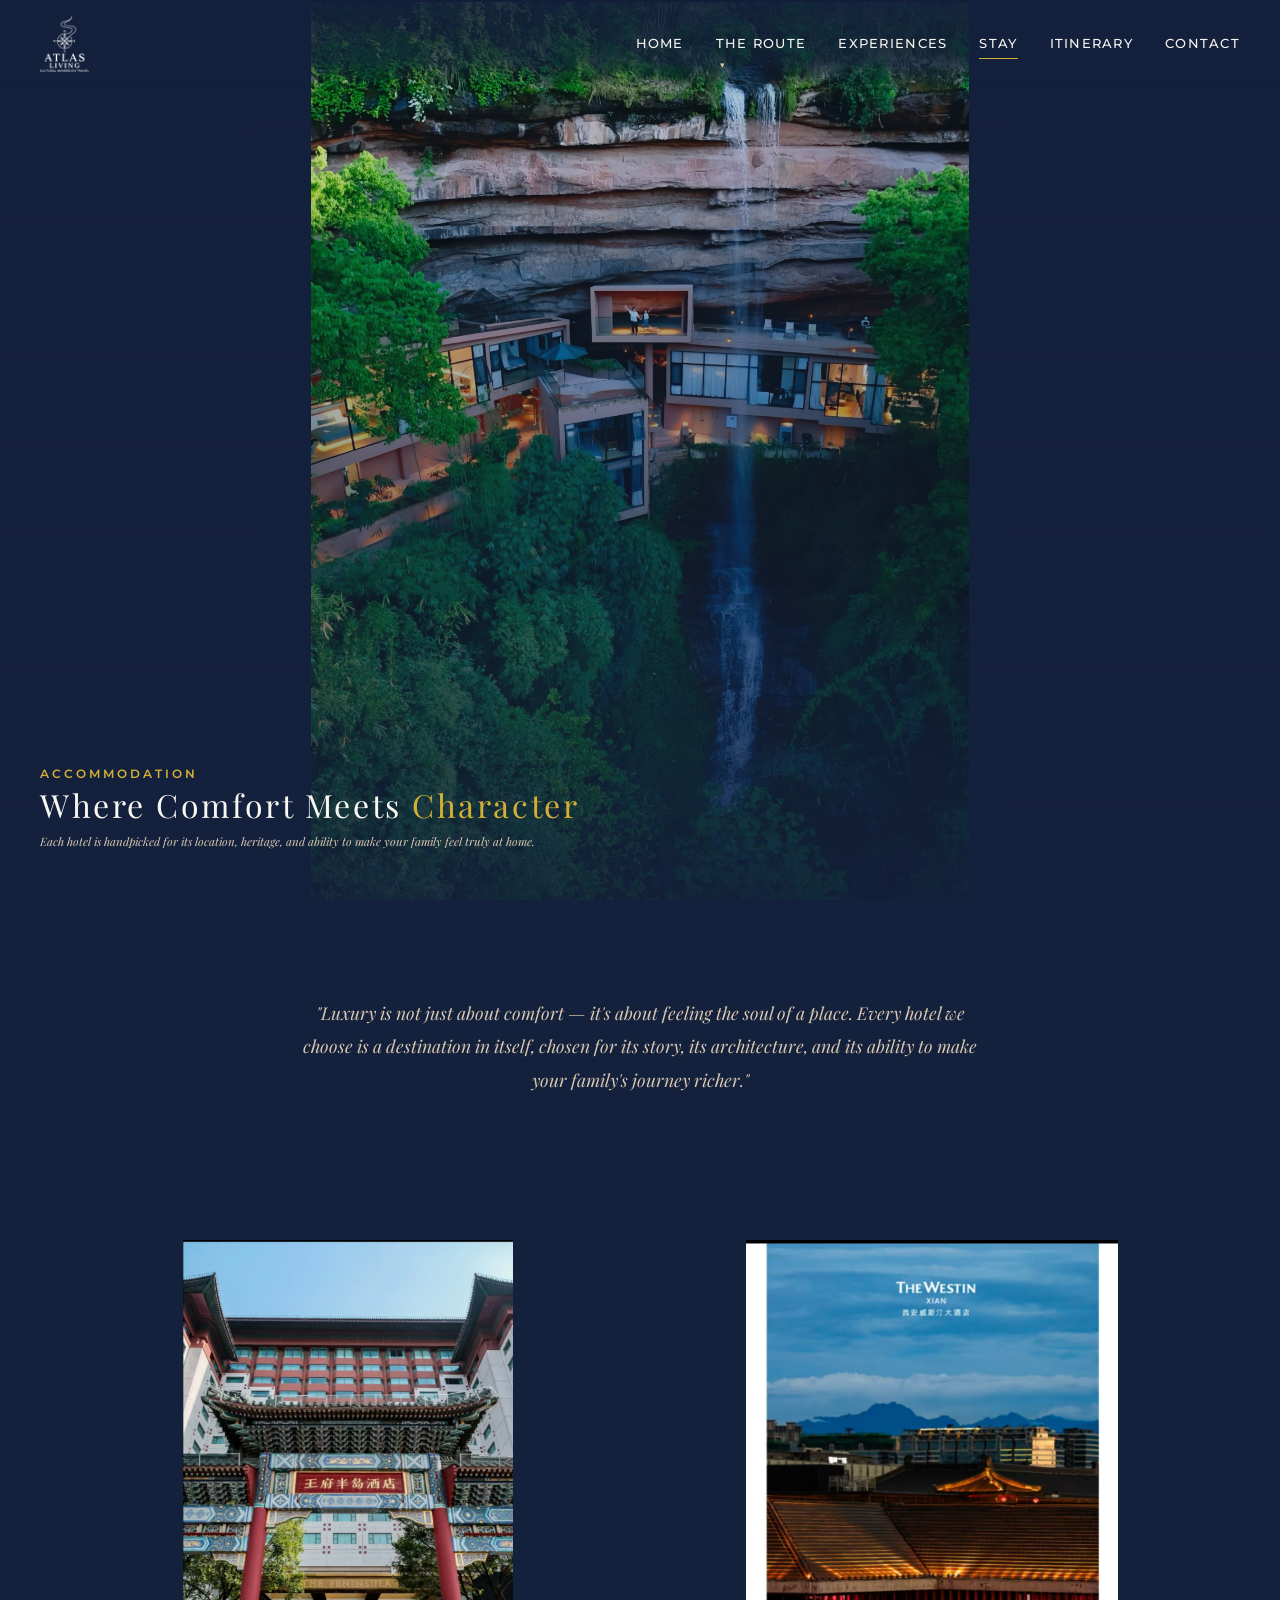
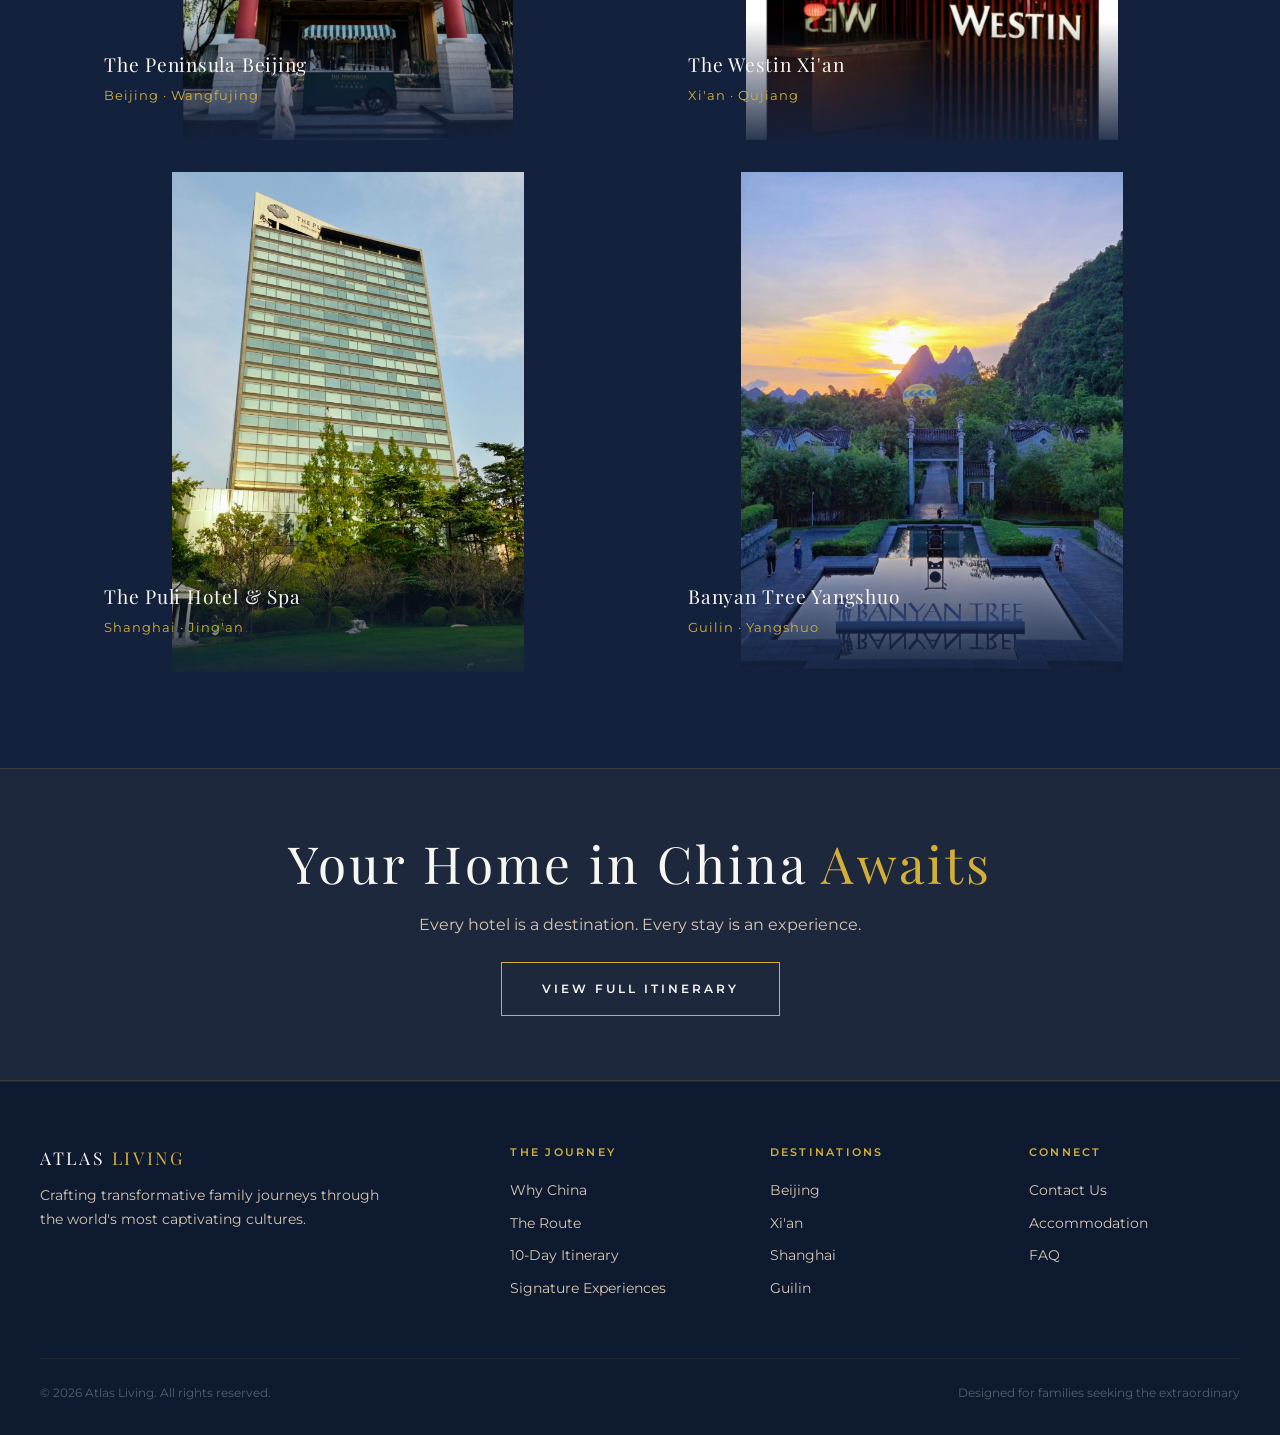
==== accommodation.html @ db75db1c "Initial commit - Atlas Living China website" ====
<!DOCTYPE html>
<html lang="en">
<head>
  <meta charset="UTF-8">
  <meta name="viewport" content="width=device-width, initial-scale=1.0">
  <title>Accommodation — ATLAS LIVING | Living China</title>
  <meta name="description" content="Discover the handpicked luxury accommodations for your Living China journey — from heritage hotels in Beijing to riverside retreats in Guilin.">
  <link rel="preconnect" href="https://fonts.googleapis.com">
  <link rel="preconnect" href="https://fonts.gstatic.com" crossorigin>
  <link href="https://fonts.googleapis.com/css2?family=Playfair+Display:ital,wght@0,400;0,500;0,600;1,400;1,500&family=Montserrat:wght@300;400;500;600;700&display=swap" rel="stylesheet">
  <link rel="stylesheet" href="css/style.css">
</head>
<body>

  <header class="site-header">
    <a href="index.html" class="logo">
      <img src="%E6%97%85%E8%A1%8C%E5%9B%BE%E7%89%87/LOGO_white.png" alt="ATLAS LIVING" class="logo-img">
    </a>
    <nav class="nav-links">
      <a href="index.html">Home</a>
      <div class="nav-dropdown">
      <a href="route.html">The Route</a>
      <div class="nav-dropdown-menu">
        <a href="beijing.html">Beijing</a>
        <a href="xian.html">Xi'an</a>
        <a href="shanghai.html">Shanghai</a>
        <a href="guilin.html">Guilin</a>
      </div>
    </div>
      <a href="experiences.html">Experiences</a>
      <a href="accommodation.html" class="active">Stay</a>
      <a href="itinerary.html">Itinerary</a>
      <a href="contact.html">Contact</a>
    </nav>
    <div class="hamburger">
      <span></span>
      <span></span>
      <span></span>
    </div>
  </header>

  <div class="mobile-menu">
    <a href="index.html">Home</a>
    <a href="why-china.html">Why China</a>
    <a href="route.html">The Route</a>
    <a href="beijing.html">Beijing</a>
    <a href="xian.html">Xi'an</a>
    <a href="shanghai.html">Shanghai</a>
    <a href="guilin.html">Guilin</a>
    <a href="experiences.html">Experiences</a>
    <a href="accommodation.html">Accommodation</a>
    <a href="itinerary.html">Itinerary</a>
    <a href="contact.html">Contact</a>
  </div>

  <section class="page-hero">
    <img src="%E6%97%85%E8%A1%8C%E5%9B%BE%E7%89%87/Where%20Comfort%20Meets%20Character.jpg" alt="Luxury accommodation" class="hero-image">
    <div class="hero-overlay"></div>
    <div class="hero-content">
      <span class="section-label">Accommodation</span>
      <h1 style="white-space: nowrap; font-size: clamp(1.6rem, 2.5vw, 2.8rem);">Where Comfort Meets <span class="gold-text">Character</span></h1>
      <p class="subtitle" style="white-space: nowrap; font-size: clamp(0.7rem, 0.9vw, 0.85rem);">Each hotel is handpicked for its location, heritage, and ability to make your family feel truly at home.</p>
    </div>
  </section>

  <section class="section section-dark">
    <div class="container">
      <p class="fade-in" style="font-family: 'Playfair Display', serif; font-style: italic; font-size: 1.1rem; color: #D9C7B0; text-align: center; max-width: 700px; margin: 0 auto 3rem; line-height: 1.9;">
        "Luxury is not just about comfort — it's about feeling the soul of a place. Every hotel we choose is a destination in itself, 
        chosen for its story, its architecture, and its ability to make your family's journey richer."
      </p>
    </div>
  </section>

  <section class="section section-dark" style="padding-top: 0;">
    <div class="container">
      <div class="accommodation-grid">
        
        <!-- Beijing -->
        <div class="accommodation-card fade-in">
          <img src="%E6%97%85%E8%A1%8C%E5%9B%BE%E7%89%87/the%20peninsula%20beijing.jpg" alt="The Peninsula Beijing" class="acc-image">
          <div class="acc-overlay">
            <h3>The Peninsula Beijing</h3>
            <span class="acc-location">Beijing · Wangfujing</span>
          </div>
          <div class="acc-details">
            <p>A masterpiece of Art Deco design in the heart of Beijing, steps from the Forbidden City. Spacious suites, 
            a legendary spa, and service that anticipates your every need.</p>
            <div class="acc-features">
              <span>Forbidden City views</span>
              <span>Family suites</span>
              <span>Chinese spa</span>
              <span>Michelin dining</span>
            </div>
            <p style="margin-top: 0.8rem; font-size: 0.75rem; color: #D4AF37;">
              Why selected: Unbeatable location, family-friendly luxury, and a century of hosting dignitaries.
            </p>
          </div>
        </div>

        <!-- Xi'an -->
        <div class="accommodation-card fade-in">
          <img src="%E6%97%85%E8%A1%8C%E5%9B%BE%E7%89%87/the%20westin%20xi%20an.jpg" alt="The Westin Xi'an" class="acc-image">
          <div class="acc-overlay">
            <h3>The Westin Xi'an</h3>
            <span class="acc-location">Xi'an · Qujiang</span>
          </div>
          <div class="acc-details">
            <p>A modern sanctuary near the Wild Goose Pagoda, blending Tang Dynasty aesthetics with contemporary luxury. 
            Rooms offer panoramic views of Xi'an's ancient skyline.</p>
            <div class="acc-features">
              <span>Pagoda views</span>
              <span>Indoor pool</span>
              <span>Cultural tours</span>
              <span>Kids' programs</span>
            </div>
            <p style="margin-top: 0.8rem; font-size: 0.75rem; color: #D4AF37;">
              Why selected: Proximity to ancient sites and exceptional family facilities.
            </p>
          </div>
        </div>

        <!-- Shanghai -->
        <div class="accommodation-card fade-in">
          <img src="%E6%97%85%E8%A1%8C%E5%9B%BE%E7%89%87/shanghai%20puli.jpg" alt="The Puli Hotel" class="acc-image">
          <div class="acc-overlay">
            <h3>The Puli Hotel & Spa</h3>
            <span class="acc-location">Shanghai · Jing'an</span>
          </div>
          <div class="acc-details">
            <p>Shanghai's most serene urban retreat, hidden in the former French Concession. Award-winning design, 
            a stunning indoor pool, and a philosophy of understated elegance.</p>
            <div class="acc-features">
              <span>French Concession</span>
              <span>Urban spa</span>
              <span>Design award</span>
              <span>Garden terrace</span>
            </div>
            <p style="margin-top: 0.8rem; font-size: 0.75rem; color: #D4AF37;">
              Why selected: Unparalleled design, calm in the city's heart, and exceptional family service.
            </p>
          </div>
        </div>

        <!-- Guilin -->
        <div class="accommodation-card fade-in">
          <img src="%E6%97%85%E8%A1%8C%E5%9B%BE%E7%89%87/banyan%20tree.jpg" alt="Banyan Tree Yangshuo" class="acc-image">
          <div class="acc-overlay">
            <h3>Banyan Tree Yangshuo</h3>
            <span class="acc-location">Guilin · Yangshuo</span>
          </div>
          <div class="acc-details">
            <p>A breathtaking resort nestled among the karst mountains, where traditional Chinese architecture meets 
            modern luxury. Each villa opens onto views of the Li River and limestone peaks.</p>
            <div class="acc-features">
              <span>Karst mountain views</span>
              <span>Private villas</span>
              <span>Li River access</span>
              <span>Organic garden</span>
            </div>
            <p style="margin-top: 0.8rem; font-size: 0.75rem; color: #D4AF37;">
              Why selected: Spectacular location, authentic design, and immersion in nature without sacrificing luxury.
            </p>
          </div>
        </div>

      </div>
    </div>
  </section>

  <section class="section" style="text-align: center; padding: 4rem 2.5rem; background: rgba(212, 175, 55, 0.05); border-top: 1px solid rgba(212, 175, 55, 0.15); border-bottom: 1px solid rgba(212, 175, 55, 0.15);">
    <div class="container">
      <h2 style="margin-bottom: 1rem;">Your Home in China <span class="gold-text">Awaits</span></h2>
      <p style="color: #D9C7B0; margin-bottom: 1.5rem;">Every hotel is a destination. Every stay is an experience.</p>
      <a href="itinerary.html" class="hero-cta">View Full Itinerary</a>
    </div>
  </section>

  <footer class="site-footer">
    <div class="footer-grid">
      <div class="footer-brand">
        <a href="index.html" class="logo">ATLAS <span>LIVING</span></a>
        <p>Crafting transformative family journeys through the world's most captivating cultures.</p>
      </div>
      <div class="footer-col">
        <h4>The Journey</h4>
        <a href="why-china.html">Why China</a>
        <a href="route.html">The Route</a>
        <a href="itinerary.html">10-Day Itinerary</a>
        <a href="experiences.html">Signature Experiences</a>
      </div>
      <div class="footer-col">
        <h4>Destinations</h4>
        <a href="beijing.html">Beijing</a>
        <a href="xian.html">Xi'an</a>
        <a href="shanghai.html">Shanghai</a>
        <a href="guilin.html">Guilin</a>
      </div>
      <div class="footer-col">
        <h4>Connect</h4>
        <a href="contact.html">Contact Us</a>
        <a href="accommodation.html">Accommodation</a>
        <a href="contact.html">FAQ</a>
      </div>
    </div>
    <div class="footer-bottom">
      <span>&copy; 2026 Atlas Living. All rights reserved.</span>
      <span>Designed for families seeking the extraordinary</span>
    </div>
  </footer>

  <script src="js/script.js"></script>
</body>
</html>
---- css/style.css ----
/* ============================================================
   ATLAS LIVING — LIVING CHINA
   Luxury Cultural Immersion Travel
   ============================================================
   Color Palette:
     Midnight Navy    #14213D
     Champagne Gold   #D4AF37
     Ivory White      #F8F6F1
     Warm Stone Beige #D9C7B0
   Typography:
     Headings: Playfair Display
     Body:     Montserrat
   ============================================================ */

/* ----- RESET & BASE ----- */
*,
*::before,
*::after {
  margin: 0;
  padding: 0;
  box-sizing: border-box;
}

html {
  scroll-behavior: smooth;
  font-size: 16px;
}

body {
  font-family: 'Montserrat', sans-serif;
  color: #F8F6F1;
  background-color: #14213D;
  line-height: 1.7;
  -webkit-font-smoothing: antialiased;
  -moz-osx-font-smoothing: grayscale;
  overflow-x: hidden;
}

img {
  max-width: 100%;
  height: auto;
  display: block;
  object-fit: contain;
}

a {
  text-decoration: none;
  color: inherit;
  transition: color 0.3s ease;
}

ul {
  list-style: none;
}

/* ----- TYPOGRAPHY ----- */
h1, h2, h3, h4, h5, h6 {
  font-family: 'Playfair Display', serif;
  font-weight: 400;
  line-height: 1.2;
  color: #F8F6F1;
}

h1 { font-size: clamp(2.8rem, 6vw, 5.5rem); letter-spacing: 0.08em; }
h2 { font-size: clamp(2rem, 4vw, 3.5rem); letter-spacing: 0.06em; }
h3 { font-size: clamp(1.4rem, 2.5vw, 2.2rem); letter-spacing: 0.04em; }
h4 { font-size: clamp(1.1rem, 1.8vw, 1.6rem); letter-spacing: 0.03em; }

.section-label {
  font-family: 'Montserrat', sans-serif;
  font-size: 0.75rem;
  font-weight: 600;
  letter-spacing: 0.25em;
  text-transform: uppercase;
  color: #D4AF37;
  margin-bottom: 1rem;
}

.gold-text {
  color: #D4AF37;
}

.section-subtitle {
  font-family: 'Playfair Display', serif;
  font-size: clamp(1.1rem, 1.5vw, 1.4rem);
  color: #D9C7B0;
  font-style: italic;
  max-width: 650px;
}

/* ----- LAYOUT ----- */
.container {
  max-width: 1280px;
  margin: 0 auto;
  padding: 0 2rem;
}

.page-wrapper {
  min-height: 100vh;
  display: flex;
  flex-direction: column;
}

/* ============================================================
   HEADER / NAVIGATION
   ============================================================ */
.site-header {
  position: fixed;
  top: 0;
  left: 0;
  right: 0;
  z-index: 1000;
  padding: 1rem 2.5rem;
  display: flex;
  align-items: center;
  justify-content: space-between;
  transition: background 0.4s ease, padding 0.4s ease;
  background: linear-gradient(180deg, rgba(20,33,61,0.92) 0%, rgba(20,33,61,0.7) 70%, transparent 100%);
}

.site-header.scrolled {
  background: rgba(20, 33, 61, 0.97);
  backdrop-filter: blur(12px);
  -webkit-backdrop-filter: blur(12px);
  padding: 0.6rem 2.5rem;
  border-bottom: 1px solid rgba(212, 175, 55, 0.15);
}

.logo {
  font-family: 'Playfair Display', serif;
  font-size: 1.1rem;
  font-weight: 400;
  letter-spacing: 0.15em;
  color: #F8F6F1;
  display: flex;
  align-items: center;
  gap: 14px;
  isolation: isolate;
  line-height: 1;
}

.logo span {
  color: #D4AF37;
}

.logo-text {
  display: flex;
  flex-direction: column;
  line-height: 1;
}

.logo-sub {
  display: block;
  font-family: 'Montserrat', sans-serif;
  font-size: 0.38rem;
  font-weight: 300;
  letter-spacing: 0.35em;
  color: #D9C7B0;
  margin-top: 3px;
}

.logo-img {
  height: 56px;
  width: auto;
  display: block;
  flex-shrink: 0;
  object-fit: contain;
}

/* Nav Links */
.nav-links {
  display: flex;
  align-items: center;
  gap: 2rem;
}

.nav-links a {
  font-family: 'Montserrat', sans-serif;
  font-size: 0.8rem;
  font-weight: 500;
  letter-spacing: 0.1em;
  text-transform: uppercase;
  color: #F8F6F1;
  transition: color 0.3s ease;
  position: relative;
}

.nav-links a::after {
  content: '';
  position: absolute;
  bottom: -4px;
  left: 0;
  width: 0;
  height: 1px;
  background: #D4AF37;
  transition: width 0.3s ease;
}

.nav-links a:hover::after,
.nav-links a.active::after {
  width: 100%;
}

.nav-links a:hover {
  color: #D4AF37;
}

/* Dropdown */
.nav-dropdown {
  position: relative;
  display: inline-flex;
  align-items: center;
}

.nav-dropdown > a {
  cursor: pointer;
}

.nav-dropdown > a::after {
  content: '▾';
  font-size: 0.55rem;
  margin-left: 4px;
  color: #D9C7B0;
  transition: transform 0.3s ease;
}

.nav-dropdown:hover > a::after {
  transform: rotate(180deg);
}

.nav-dropdown-menu {
  position: absolute;
  top: 100%;
  left: 50%;
  transform: translateX(-50%) translateY(8px);
  background: rgba(20, 33, 61, 0.97);
  backdrop-filter: blur(12px);
  border: 1px solid rgba(212, 175, 55, 0.15);
  min-width: 160px;
  padding: 0.5rem 0;
  opacity: 0;
  visibility: hidden;
  transition: all 0.3s ease;
  pointer-events: none;
}

.nav-dropdown:hover .nav-dropdown-menu {
  opacity: 1;
  visibility: visible;
  transform: translateX(-50%) translateY(4px);
  pointer-events: auto;
}

.nav-dropdown-menu a {
  display: block;
  padding: 0.6rem 1.5rem;
  font-size: 0.72rem;
  letter-spacing: 0.08em;
  color: #D9C7B0;
  white-space: nowrap;
  text-transform: none;
}

.nav-dropdown-menu a::after {
  display: none;
}

.nav-dropdown-menu a:hover {
  color: #D4AF37;
  background: rgba(212, 175, 55, 0.06);
}

/* Hamburger */
.hamburger {
  display: none;
  flex-direction: column;
  gap: 5px;
  cursor: pointer;
  padding: 4px;
  z-index: 1001;
}

.hamburger span {
  display: block;
  width: 28px;
  height: 1.5px;
  background: #F8F6F1;
  transition: all 0.3s ease;
}

.hamburger.active span:nth-child(1) {
  transform: rotate(45deg) translate(5px, 5px);
}

.hamburger.active span:nth-child(2) {
  opacity: 0;
}

.hamburger.active span:nth-child(3) {
  transform: rotate(-45deg) translate(5px, -5px);
}

/* Mobile Menu Overlay */
.mobile-menu {
  display: none;
  position: fixed;
  top: 0;
  left: 0;
  width: 100%;
  height: 100vh;
  background: rgba(20, 33, 61, 0.98);
  backdrop-filter: blur(20px);
  z-index: 999;
  flex-direction: column;
  align-items: center;
  justify-content: center;
  gap: 2rem;
  opacity: 0;
  transition: opacity 0.4s ease;
}

.mobile-menu.open {
  display: flex;
  opacity: 1;
}

.mobile-menu a {
  font-family: 'Playfair Display', serif;
  font-size: 1.8rem;
  color: #F8F6F1;
  letter-spacing: 0.08em;
  transition: color 0.3s;
}

.mobile-menu a:hover {
  color: #D4AF37;
}

/* ============================================================
   HERO SECTION
   ============================================================ */
.hero {
  position: relative;
  height: 100vh;
  min-height: 600px;
  display: flex;
  align-items: center;
  justify-content: center;
  overflow: hidden;
  background: #14213D;
}

.hero video.hero-image {
  position: absolute;
  inset: 0;
  width: 100%;
  height: 100%;
  object-fit: cover;
  z-index: 0;
}

.hero-image {
  position: absolute;
  inset: 0;
  width: 100%;
  height: 100%;
  object-fit: contain;
  object-position: center;
  z-index: 0;
}

.hero-overlay {
  position: absolute;
  inset: 0;
  background: linear-gradient(
    135deg,
    rgba(20, 33, 61, 0.75) 0%,
    rgba(20, 33, 61, 0.3) 40%,
    rgba(20, 33, 61, 0.6) 100%
  );
  z-index: 1;
}

.hero-content {
  position: relative;
  z-index: 2;
  text-align: center;
  max-width: 900px;
  padding: 2rem;
}

.hero-content h1 {
  margin-bottom: 1rem;
  animation: fadeInUp 1.2s ease;
}

.hero-content .subtitle {
  font-family: 'Playfair Display', serif;
  font-size: clamp(1rem, 1.8vw, 1.5rem);
  font-style: italic;
  color: #D9C7B0;
  margin-bottom: 2.5rem;
  animation: fadeInUp 1.2s ease 0.2s both;
}

.hero-cta {
  display: inline-block;
  font-family: 'Montserrat', sans-serif;
  font-size: 0.75rem;
  font-weight: 600;
  letter-spacing: 0.25em;
  text-transform: uppercase;
  color: #F8F6F1;
  border: 1.5px solid #D4AF37;
  padding: 1rem 2.5rem;
  transition: all 0.4s ease;
  animation: fadeInUp 1.2s ease 0.4s both;
}

.hero-cta:hover {
  background: #D4AF37;
  color: #14213D;
}

.hero .scroll-indicator {
  position: absolute;
  bottom: 2.5rem;
  left: 50%;
  transform: translateX(-50%);
  z-index: 2;
  display: flex;
  flex-direction: column;
  align-items: center;
  gap: 0.5rem;
  color: #F8F6F1;
  font-size: 0.65rem;
  letter-spacing: 0.2em;
  text-transform: uppercase;
  opacity: 0.6;
  animation: floatDown 2s ease infinite;
}

.scroll-indicator .line {
  width: 1px;
  height: 40px;
  background: linear-gradient(to bottom, #F8F6F1, transparent);
}

/* ============================================================
   PAGE HERO (inner pages)
   ============================================================ */
.page-hero {
  position: relative;
  height: 100vh;
  min-height: 700px;
  display: flex;
  align-items: flex-end;
  overflow: hidden;
  background: #14213D;
}

.page-hero .hero-image {
  position: absolute;
  inset: 0;
  width: 100%;
  height: 100%;
  object-fit: contain;
  object-position: center;
  z-index: 0;
}

.page-hero .hero-overlay {
  position: absolute;
  inset: 0;
  background: linear-gradient(
    to top,
    rgba(20, 33, 61, 0.9) 0%,
    rgba(20, 33, 61, 0.4) 50%,
    rgba(20, 33, 61, 0.1) 100%
  );
  z-index: 1;
}

.page-hero .hero-content {
  position: relative;
  z-index: 2;
  text-align: left;
  padding: 3rem 2.5rem;
  max-width: 900px;
  animation: fadeInUp 1s ease;
}

.page-hero .hero-content h1 {
  font-size: clamp(2.2rem, 4vw, 3.8rem);
  margin-bottom: 0.5rem;
}

.page-hero .hero-content .subtitle {
  font-size: clamp(1rem, 1.5vw, 1.3rem);
  margin-bottom: 0;
}

/* ============================================================
   CONTENT SECTIONS
   ============================================================ */
.section {
  padding: 6rem 2.5rem;
  position: relative;
}

.section-dark {
  background: #14213D;
}

.section-light {
  background: #F8F6F1;
  color: #14213D;
}

.section-light h2,
.section-light h3,
.section-light .section-subtitle {
  color: #14213D;
}

.section-beige {
  background: #D9C7B0;
  color: #14213D;
}

.section-beige h2,
.section-beige h3 {
  color: #14213D;
}

.section-header {
  text-align: center;
  max-width: 750px;
  margin: 0 auto 4rem;
}

.section-header h2 {
  margin-bottom: 1rem;
}

/* ----- FULL WIDTH IMAGE ----- */
.full-image {
  width: 100%;
  height: 80vh;
  min-height: 600px;
  object-fit: contain;
  object-position: center;
  background: #14213D;
}

/* ----- GRID LAYOUTS ----- */
.grid-2 {
  display: grid;
  grid-template-columns: 1fr 1fr;
  gap: 3rem;
}

.grid-3 {
  display: grid;
  grid-template-columns: 1fr 1fr 1fr;
  gap: 2.5rem;
}

.grid-4 {
  display: grid;
  grid-template-columns: repeat(4, 1fr);
  gap: 2rem;
}

/* ----- CARDS ----- */
.card {
  background: rgba(255, 255, 255, 0.03);
  border: 1px solid rgba(212, 175, 55, 0.12);
  padding: 2.5rem;
  transition: all 0.4s ease;
  position: relative;
  overflow: hidden;
}

.card::before {
  content: '';
  position: absolute;
  top: 0;
  left: 0;
  width: 100%;
  height: 3px;
  background: linear-gradient(90deg, transparent, #D4AF37, transparent);
  transform: scaleX(0);
  transition: transform 0.4s ease;
}

.card:hover::before {
  transform: scaleX(1);
}

.card:hover {
  border-color: rgba(212, 175, 55, 0.3);
  transform: translateY(-4px);
}

.card-light {
  background: #F8F6F1;
  color: #14213D;
  border: 1px solid rgba(20, 33, 61, 0.08);
}

.card-light h3,
.card-light h4 {
  color: #14213D;
}

.card-light:hover {
  border-color: #D4AF37;
}

.card-icon {
  font-size: 2rem;
  margin-bottom: 1.2rem;
  color: #D4AF37;
}

.card h3 {
  margin-bottom: 0.8rem;
  font-size: clamp(1.1rem, 1.6vw, 1.4rem);
}

.card p {
  font-size: 0.9rem;
  color: #D9C7B0;
  line-height: 1.8;
}

.card-light p {
  color: #666;
}

/* ----- FEATURE LIST ----- */
.feature-list {
  display: flex;
  flex-direction: column;
  gap: 1.2rem;
}

.feature-item {
  display: flex;
  align-items: flex-start;
  gap: 1rem;
}

.feature-item .marker {
  width: 6px;
  height: 6px;
  background: #D4AF37;
  border-radius: 50%;
  margin-top: 0.6rem;
  flex-shrink: 0;
}

.feature-item h4 {
  font-size: 1rem;
  margin-bottom: 0.2rem;
}

.feature-item p {
  font-size: 0.85rem;
  color: #D9C7B0;
}

/* ============================================================
   ROUTE MAP
   ============================================================ */


/* ============================================================
   ITINERARY TIMELINE
   ============================================================ */
.timeline {
  position: relative;
  max-width: 900px;
  margin: 0 auto;
  padding: 2rem 0;
}

.timeline::before {
  content: '';
  position: absolute;
  left: 2rem;
  top: 0;
  bottom: 0;
  width: 1px;
  background: rgba(212, 175, 55, 0.3);
}

.timeline-item {
  position: relative;
  padding-left: 5rem;
  padding-bottom: 3rem;
}

.timeline-item:last-child {
  padding-bottom: 0;
}

.timeline-marker {
  position: absolute;
  left: 1.6rem;
  top: 0.3rem;
  width: 12px;
  height: 12px;
  background: #D4AF37;
  border-radius: 50%;
  border: 3px solid #14213D;
  box-shadow: 0 0 0 2px #D4AF37;
}

.timeline-item .day-tag {
  font-family: 'Montserrat', sans-serif;
  font-size: 0.7rem;
  font-weight: 600;
  letter-spacing: 0.15em;
  text-transform: uppercase;
  color: #D4AF37;
  margin-bottom: 0.3rem;
}

.timeline-item h3 {
  font-size: 1.3rem;
  margin-bottom: 0.5rem;
}

.timeline-item .city-tag {
  display: inline-block;
  font-family: 'Montserrat', sans-serif;
  font-size: 0.65rem;
  font-weight: 500;
  letter-spacing: 0.1em;
  text-transform: uppercase;
  padding: 0.2rem 0.8rem;
  border: 1px solid rgba(212, 175, 55, 0.3);
  color: #D4AF37;
  margin-bottom: 0.8rem;
}

.timeline-item p {
  font-size: 0.9rem;
  color: #D9C7B0;
  line-height: 1.8;
}

/* ============================================================
   EXPERIENCE CARDS (Image + Text)
   ============================================================ */
.experience-card {
  display: grid;
  grid-template-columns: 1fr 1fr;
  gap: 0;
  margin-bottom: 4rem;
  background: rgba(255, 255, 255, 0.02);
  border: 1px solid rgba(212, 175, 55, 0.1);
}

.experience-card:last-child {
  margin-bottom: 0;
}

.experience-card .exp-image {
  width: 100%;
  height: 100%;
  min-height: 350px;
  object-fit: contain;
  object-position: center;
}

.experience-card .exp-content {
  padding: 3rem;
  display: flex;
  flex-direction: column;
  justify-content: center;
}

.experience-card .exp-content h3 {
  margin-bottom: 0.5rem;
}

.experience-card .exp-content .exp-tag {
  font-family: 'Montserrat', sans-serif;
  font-size: 0.65rem;
  font-weight: 500;
  letter-spacing: 0.15em;
  text-transform: uppercase;
  color: #D4AF37;
  margin-bottom: 0.8rem;
}

.experience-card .exp-content p {
  font-size: 0.9rem;
  color: #D9C7B0;
  line-height: 1.8;
}

.experience-card:nth-child(even) .exp-image {
  order: 1;
}

.experience-card:nth-child(even) .exp-content {
  order: 0;
}

/* Light version */
.experience-card-light {
  background: #F8F6F1;
  border-color: rgba(20, 33, 61, 0.08);
}

.experience-card-light .exp-content p {
  color: #555;
}

.experience-card-light .exp-content h3 {
  color: #14213D;
}

/* ============================================================
   ACCOMMODATION
   ============================================================ */
.accommodation-grid {
  display: grid;
  grid-template-columns: repeat(2, 1fr);
  gap: 2rem;
}

.accommodation-card {
  position: relative;
  overflow: hidden;
  cursor: pointer;
}

.accommodation-card .acc-image {
  width: 100%;
  height: 500px;
  object-fit: contain;
  object-position: center;
  transition: transform 0.6s ease;
}

.accommodation-card:hover .acc-image {
  transform: scale(1.05);
}

.accommodation-card .acc-overlay {
  position: absolute;
  bottom: 0;
  left: 0;
  right: 0;
  padding: 2rem;
  background: linear-gradient(to top, rgba(20, 33, 61, 0.9), transparent);
}

.accommodation-card .acc-overlay h3 {
  font-size: 1.2rem;
  margin-bottom: 0.3rem;
}

.accommodation-card .acc-overlay .acc-location {
  font-size: 0.8rem;
  color: #D4AF37;
  font-family: 'Montserrat', sans-serif;
  letter-spacing: 0.08em;
}

.accommodation-card .acc-details {
  position: absolute;
  bottom: 0;
  left: 0;
  right: 0;
  padding: 2rem;
  background: rgba(20, 33, 61, 0.95);
  transform: translateY(100%);
  transition: transform 0.4s ease;
}

.accommodation-card:hover .acc-details {
  transform: translateY(0);
}

.accommodation-card .acc-details p {
  font-size: 0.85rem;
  color: #D9C7B0;
  line-height: 1.7;
}

.accommodation-card .acc-details .acc-features {
  margin-top: 0.8rem;
  display: flex;
  flex-wrap: wrap;
  gap: 0.5rem;
}

.accommodation-card .acc-details .acc-features span {
  font-size: 0.65rem;
  letter-spacing: 0.08em;
  text-transform: uppercase;
  padding: 0.3rem 0.8rem;
  border: 1px solid rgba(212, 175, 55, 0.3);
  color: #D4AF37;
}

/* ============================================================
   PRACTICAL INFO / CONTACT
   ============================================================ */
.info-grid {
  display: grid;
  grid-template-columns: repeat(3, 1fr);
  gap: 2rem;
}

.info-card {
  padding: 2rem;
  border: 1px solid rgba(212, 175, 55, 0.12);
  background: rgba(255, 255, 255, 0.02);
}

.info-card h4 {
  font-size: 1rem;
  color: #D4AF37;
  margin-bottom: 1rem;
  font-family: 'Montserrat', sans-serif;
  font-weight: 600;
  letter-spacing: 0.08em;
  text-transform: uppercase;
}

.info-card p,
.info-card li {
  font-size: 0.85rem;
  color: #D9C7B0;
  line-height: 1.8;
}

.info-card ul li::before {
  content: '— ';
  color: #D4AF37;
}

/* Contact Form */
.contact-form {
  max-width: 700px;
  margin: 0 auto;
}

.form-group {
  margin-bottom: 1.5rem;
}

.form-group label {
  display: block;
  font-family: 'Montserrat', sans-serif;
  font-size: 0.72rem;
  font-weight: 600;
  letter-spacing: 0.1em;
  text-transform: uppercase;
  color: #D9C7B0;
  margin-bottom: 0.5rem;
}

.form-group input,
.form-group textarea,
.form-group select {
  width: 100%;
  padding: 0.9rem 1.2rem;
  background: rgba(255, 255, 255, 0.04);
  border: 1px solid rgba(212, 175, 55, 0.15);
  color: #F8F6F1;
  font-family: 'Montserrat', sans-serif;
  font-size: 0.9rem;
  transition: all 0.3s ease;
  outline: none;
}

.form-group input:focus,
.form-group textarea:focus,
.form-group select:focus {
  border-color: #D4AF37;
  background: rgba(255, 255, 255, 0.06);
}

.form-group textarea {
  min-height: 140px;
  resize: vertical;
}

.form-group select option {
  background: #14213D;
  color: #F8F6F1;
}

.submit-btn {
  display: inline-block;
  font-family: 'Montserrat', sans-serif;
  font-size: 0.72rem;
  font-weight: 600;
  letter-spacing: 0.25em;
  text-transform: uppercase;
  color: #F8F6F1;
  background: transparent;
  border: 1.5px solid #D4AF37;
  padding: 1rem 3rem;
  cursor: pointer;
  transition: all 0.4s ease;
}

.submit-btn:hover {
  background: #D4AF37;
  color: #14213D;
}

/* Light form */
.form-light input,
.form-light textarea {
  background: rgba(20, 33, 61, 0.03);
  border-color: rgba(20, 33, 61, 0.15);
  color: #14213D;
}

.form-light input:focus,
.form-light textarea:focus {
  border-color: #D4AF37;
  background: rgba(20, 33, 61, 0.05);
}

/* ============================================================
   FAQ
   ============================================================ */
.faq-item {
  border-bottom: 1px solid rgba(212, 175, 55, 0.12);
  padding: 1.2rem 0;
}

.faq-question {
  display: flex;
  justify-content: space-between;
  align-items: center;
  cursor: pointer;
  font-family: 'Playfair Display', serif;
  font-size: 1.05rem;
  color: #F8F6F1;
  transition: color 0.3s;
}

.faq-question:hover {
  color: #D4AF37;
}

.faq-question .faq-toggle {
  font-size: 1.2rem;
  transition: transform 0.3s;
}

.faq-item.open .faq-toggle {
  transform: rotate(45deg);
}

.faq-answer {
  max-height: 0;
  overflow: hidden;
  transition: max-height 0.4s ease, padding 0.4s ease;
  padding: 0 1rem 0 0;
}

.faq-item.open .faq-answer {
  max-height: 300px;
  padding-top: 1rem;
}

.faq-answer p {
  font-size: 0.9rem;
  color: #D9C7B0;
  line-height: 1.8;
}

/* ============================================================
   FOOTER
   ============================================================ */
.site-footer {
  background: #0D1A30;
  padding: 4rem 2.5rem 2rem;
  border-top: 1px solid rgba(212, 175, 55, 0.1);
}

.footer-grid {
  display: grid;
  grid-template-columns: 2fr 1fr 1fr 1fr;
  gap: 3rem;
  max-width: 1280px;
  margin: 0 auto 3rem;
}

.footer-brand .logo {
  margin-bottom: 1rem;
  display: inline-block;
}

.footer-brand p {
  font-size: 0.85rem;
  color: #D9C7B0;
  line-height: 1.8;
  max-width: 350px;
}

.footer-col h4 {
  font-family: 'Montserrat', sans-serif;
  font-size: 0.7rem;
  font-weight: 600;
  letter-spacing: 0.2em;
  text-transform: uppercase;
  color: #D4AF37;
  margin-bottom: 1.2rem;
}

.footer-col a {
  display: block;
  font-size: 0.85rem;
  color: #D9C7B0;
  margin-bottom: 0.6rem;
  transition: color 0.3s;
}

.footer-col a:hover {
  color: #D4AF37;
}

.footer-bottom {
  border-top: 1px solid rgba(212, 175, 55, 0.08);
  padding-top: 1.5rem;
  max-width: 1280px;
  margin: 0 auto;
  display: flex;
  justify-content: space-between;
  align-items: center;
  font-size: 0.75rem;
  color: rgba(255, 255, 255, 0.3);
}

/* ============================================================
   ANIMATIONS
   ============================================================ */
@keyframes fadeInUp {
  from {
    opacity: 0;
    transform: translateY(30px);
  }
  to {
    opacity: 1;
    transform: translateY(0);
  }
}

@keyframes floatDown {
  0%, 100% {
    transform: translateX(-50%) translateY(0);
  }
  50% {
    transform: translateX(-50%) translateY(8px);
  }
}

.fade-in {
  opacity: 0;
  transform: translateY(30px);
  transition: opacity 0.8s ease, transform 0.8s ease;
}

.fade-in.visible {
  opacity: 1;
  transform: translateY(0);
}

/* Scroll-triggered staggered children */
.stagger-children > * {
  opacity: 0;
  transform: translateY(20px);
  transition: opacity 0.6s ease, transform 0.6s ease;
}

.stagger-children.visible > *:nth-child(1) { transition-delay: 0s; }
.stagger-children.visible > *:nth-child(2) { transition-delay: 0.1s; }
.stagger-children.visible > *:nth-child(3) { transition-delay: 0.2s; }
.stagger-children.visible > *:nth-child(4) { transition-delay: 0.3s; }
.stagger-children.visible > *:nth-child(5) { transition-delay: 0.4s; }
.stagger-children.visible > *:nth-child(6) { transition-delay: 0.5s; }

.stagger-children.visible > * {
  opacity: 1;
  transform: translateY(0);
}

/* ============================================================
   RESPONSIVE
   ============================================================ */
@media (max-width: 1024px) {
  .grid-4 { grid-template-columns: repeat(2, 1fr); }
  .footer-grid { grid-template-columns: 1fr 1fr; }
  .info-grid { grid-template-columns: repeat(2, 1fr); }
}

@media (max-width: 768px) {
  .nav-links { display: none; }
  .hamburger { display: flex; }

  .section { padding: 4rem 1.5rem; }

  .grid-2,
  .grid-3,
  .grid-4 { grid-template-columns: 1fr; gap: 2rem; }

  .experience-card {
    grid-template-columns: 1fr;
  }

  .experience-card:nth-child(even) .exp-image { order: 0; }
  .experience-card:nth-child(even) .exp-content { order: 0; }

  .experience-card .exp-image {
    min-height: 250px;
    max-height: 300px;
  }

  .experience-card .exp-content {
    padding: 2rem;
  }

  .accommodation-grid {
    grid-template-columns: 1fr;
  }

  .accommodation-card .acc-image {
    height: 300px;
  }

  .info-grid {
    grid-template-columns: 1fr;
  }

  .footer-grid {
    grid-template-columns: 1fr;
    gap: 2rem;
  }

  .footer-bottom {
    flex-direction: column;
    gap: 0.5rem;
    text-align: center;
  }

  .page-hero {
    height: 50vh;
    min-height: 350px;
  }

  .timeline-item {
    padding-left: 3.5rem;
  }

  .timeline::before {
    left: 1rem;
  }

  .timeline-marker {
    left: 0.6rem;
  }








}

@media (max-width: 480px) {
  .site-header { padding: 1rem 1.2rem; }
  .site-header.scrolled { padding: 0.7rem 1.2rem; }
  .section { padding: 3rem 1.2rem; }
  .page-hero .hero-content { padding: 2rem 1.2rem; }
  .hero-content { padding: 1.5rem; }
}
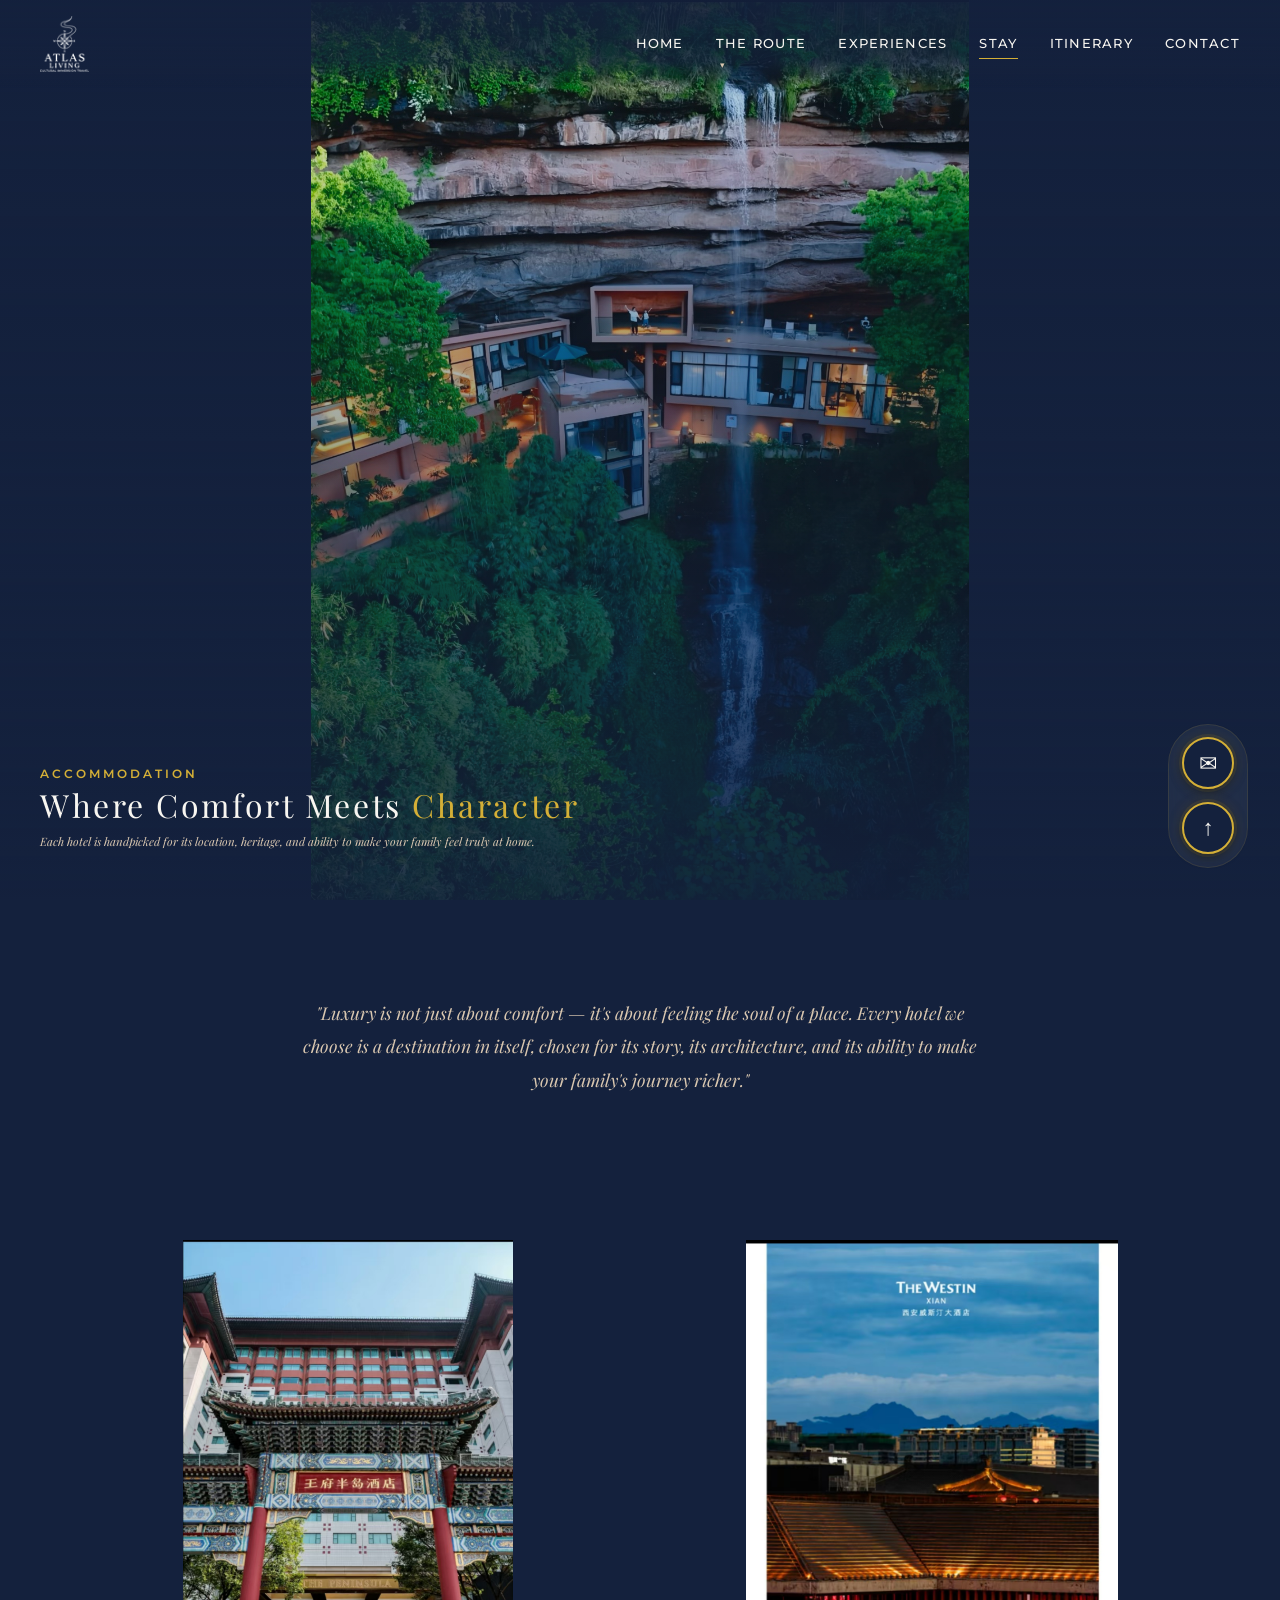
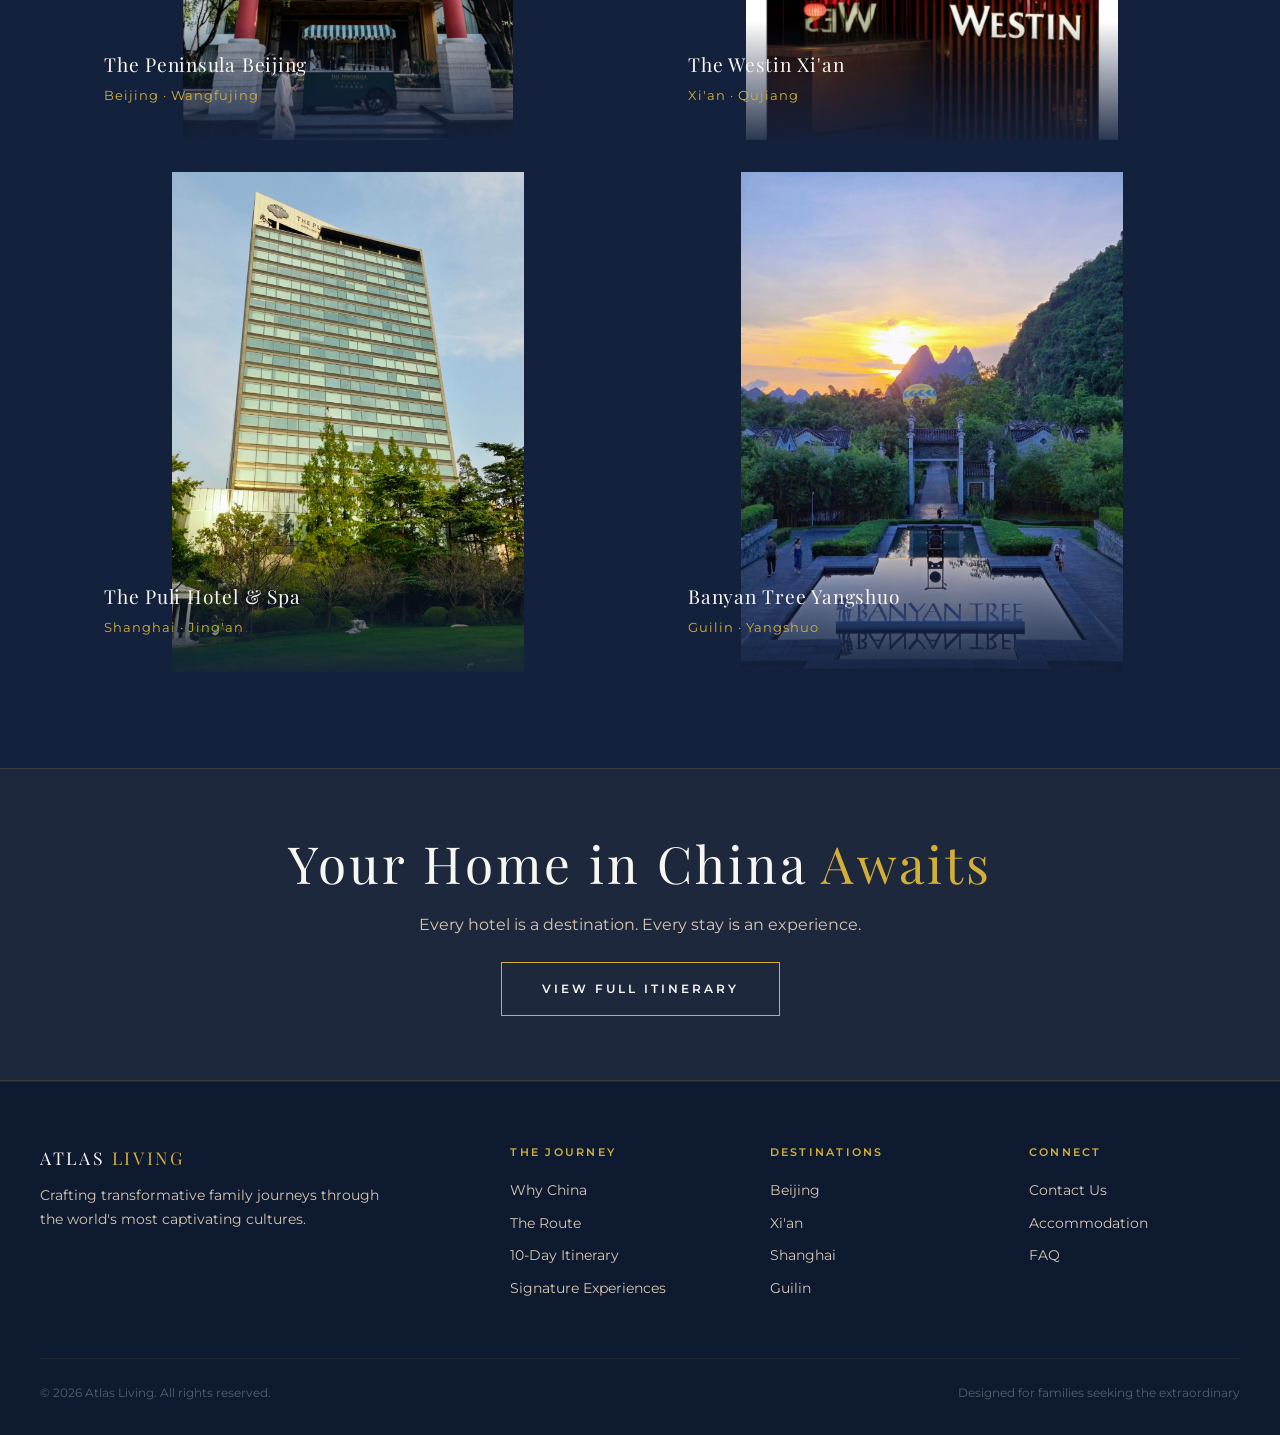
==== commit 9dcdea81: "feat: react-bits animations, interactive map, itinerary day toggle, lightbox, floating buttons, resp" ====
--- a/accommodation.html
+++ b/accommodation.html
@@ -8,13 +8,13 @@
   <link rel="preconnect" href="https://fonts.googleapis.com">
   <link rel="preconnect" href="https://fonts.gstatic.com" crossorigin>
   <link href="https://fonts.googleapis.com/css2?family=Playfair+Display:ital,wght@0,400;0,500;0,600;1,400;1,500&family=Montserrat:wght@300;400;500;600;700&display=swap" rel="stylesheet">
-  <link rel="stylesheet" href="css/style.css">
+  <link rel="stylesheet" href="css/style.css?v=2">
 </head>
 <body>
 
   <header class="site-header">
     <a href="index.html" class="logo">
-      <img src="%E6%97%85%E8%A1%8C%E5%9B%BE%E7%89%87/LOGO_white.png" alt="ATLAS LIVING" class="logo-img">
+      <img src="images/LOGO_white.png" alt="ATLAS LIVING" class="logo-img">
     </a>
     <nav class="nav-links">
       <a href="index.html">Home</a>
@@ -54,7 +54,7 @@
   </div>
 
   <section class="page-hero">
-    <img src="%E6%97%85%E8%A1%8C%E5%9B%BE%E7%89%87/Where%20Comfort%20Meets%20Character.jpg" alt="Luxury accommodation" class="hero-image">
+    <img src="images/Where%20Comfort%20Meets%20Character.jpg" alt="Luxury accommodation" class="hero-image" loading="lazy">
     <div class="hero-overlay"></div>
     <div class="hero-content">
       <span class="section-label">Accommodation</span>
@@ -78,7 +78,7 @@
         
         <!-- Beijing -->
         <div class="accommodation-card fade-in">
-          <img src="%E6%97%85%E8%A1%8C%E5%9B%BE%E7%89%87/the%20peninsula%20beijing.jpg" alt="The Peninsula Beijing" class="acc-image">
+          <img src="images/the%20peninsula%20beijing.jpg" alt="The Peninsula Beijing" class="acc-image reveal" loading="lazy">
           <div class="acc-overlay">
             <h3>The Peninsula Beijing</h3>
             <span class="acc-location">Beijing · Wangfujing</span>
@@ -100,7 +100,7 @@
 
         <!-- Xi'an -->
         <div class="accommodation-card fade-in">
-          <img src="%E6%97%85%E8%A1%8C%E5%9B%BE%E7%89%87/the%20westin%20xi%20an.jpg" alt="The Westin Xi'an" class="acc-image">
+          <img src="images/the%20westin%20xi%20an.jpg" alt="The Westin Xi'an" class="acc-image reveal" loading="lazy">
           <div class="acc-overlay">
             <h3>The Westin Xi'an</h3>
             <span class="acc-location">Xi'an · Qujiang</span>
@@ -122,7 +122,7 @@
 
         <!-- Shanghai -->
         <div class="accommodation-card fade-in">
-          <img src="%E6%97%85%E8%A1%8C%E5%9B%BE%E7%89%87/shanghai%20puli.jpg" alt="The Puli Hotel" class="acc-image">
+          <img src="images/shanghai%20puli.jpg" alt="The Puli Hotel" class="acc-image reveal" loading="lazy">
           <div class="acc-overlay">
             <h3>The Puli Hotel & Spa</h3>
             <span class="acc-location">Shanghai · Jing'an</span>
@@ -144,7 +144,7 @@
 
         <!-- Guilin -->
         <div class="accommodation-card fade-in">
-          <img src="%E6%97%85%E8%A1%8C%E5%9B%BE%E7%89%87/banyan%20tree.jpg" alt="Banyan Tree Yangshuo" class="acc-image">
+          <img src="images/banyan%20tree.jpg" alt="Banyan Tree Yangshuo" class="acc-image reveal" loading="lazy">
           <div class="acc-overlay">
             <h3>Banyan Tree Yangshuo</h3>
             <span class="acc-location">Guilin · Yangshuo</span>
@@ -209,6 +209,6 @@
     </div>
   </footer>
 
-  <script src="js/script.js"></script>
+  <script src="js/script.js?v=2"></script>
 </body>
 </html>
--- a/css/style.css
+++ b/css/style.css
@@ -364,7 +364,7 @@
   inset: 0;
   width: 100%;
   height: 100%;
-  object-fit: contain;
+  object-fit: cover;
   object-position: center;
   z-index: 0;
 }
@@ -706,6 +706,35 @@
   padding-bottom: 0;
 }
 
+.timeline-day {
+  display: grid;
+  grid-template-columns: 1fr 320px;
+  gap: 2rem;
+  background: rgba(255, 255, 255, 0.02);
+  border: 1px solid rgba(212, 175, 55, 0.08);
+  padding: 1.8rem 2rem;
+  border-radius: 4px;
+  transition: all 0.3s ease;
+  align-items: center;
+}
+
+.timeline-day:hover {
+  border-color: rgba(212, 175, 55, 0.25);
+  background: rgba(255, 255, 255, 0.04);
+}
+
+.timeline-day-content {
+  min-width: 0;
+}
+
+.timeline-day-image {
+  width: 100%;
+  height: 200px;
+  object-fit: cover;
+  border-radius: 4px;
+  display: block;
+}
+
 .timeline-marker {
   position: absolute;
   left: 1.6rem;
@@ -726,6 +755,22 @@
   text-transform: uppercase;
   color: #D4AF37;
   margin-bottom: 0.3rem;
+}
+
+.timeline-item .day-tag .city-tag {
+  display: inline;
+  font-size: inherit;
+  font-weight: inherit;
+  letter-spacing: inherit;
+  text-transform: inherit;
+  padding: 0;
+  border: none;
+  color: #D9C7B0;
+  margin: 0;
+}
+
+.timeline-item .day-tag .city-tag::before {
+  content: '';
 }
 
 .timeline-item h3 {
@@ -1200,6 +1245,449 @@
 }
 
 /* ============================================================
+   🆕 PAGE ENTER ANIMATION
+   ============================================================ */
+.page-enter {
+  opacity: 0;
+  transition: opacity 0.6s ease;
+}
+
+.page-enter.visible {
+  opacity: 1;
+}
+
+/* ============================================================
+   🆕 IMAGE REVEAL ON SCROLL
+   ============================================================ */
+.reveal {
+  opacity: 0;
+  transform: translateY(40px);
+  transition: opacity 0.8s ease, transform 0.8s ease;
+}
+
+.reveal.visible {
+  opacity: 1;
+  transform: translateY(0);
+}
+
+/* ============================================================
+   🆕 CARD GLOW ON HOVER
+   ============================================================ */
+.card-glow {
+  position: relative;
+}
+
+.card-glow::after {
+  content: '';
+  position: absolute;
+  inset: -1px;
+  border-radius: inherit;
+  background: linear-gradient(135deg, transparent 40%, rgba(212, 175, 55, 0.3) 50%, transparent 60%);
+  opacity: 0;
+  transition: opacity 0.5s ease;
+  pointer-events: none;
+  z-index: -1;
+  filter: blur(8px);
+}
+
+.card-glow:hover::after {
+  opacity: 1;
+}
+
+/* ============================================================
+   🆕 COUNTER NUMBER STYLING
+   ============================================================ */
+.counter-num {
+  display: inline-block;
+}
+
+/* ============================================================
+   🆕 PARALLAX SUBTLE ON INNER PAGE HERO
+   ============================================================ */
+.page-hero .hero-image.parallax {
+  will-change: transform;
+}
+
+/* ============================================================
+   🆕 REACT-BITS SPOTLIGHT CARD
+   ============================================================ */
+.card-spotlight {
+  position: relative;
+  border-radius: 1rem;
+  overflow: hidden;
+  --mouse-x: 50%;
+  --mouse-y: 50%;
+  --spotlight-color: rgba(212, 175, 55, 0.5);
+}
+
+.card-spotlight .spotlight-overlay {
+  position: absolute;
+  inset: 0;
+  z-index: 3;
+  pointer-events: none;
+  opacity: 0;
+  transition: opacity 0.3s ease;
+  border-radius: inherit;
+  mix-blend-mode: soft-light;
+}
+
+.card-spotlight.active .spotlight-overlay,
+.card-spotlight:hover .spotlight-overlay {
+  opacity: 1;
+}
+
+.card-spotlight > * {
+  position: relative;
+  z-index: 1;
+}
+
+/* ============================================================
+   🆕 REACT-BITS MAGNET (JS-driven, CSS helpers)
+   ============================================================ */
+.magnet-target {
+  display: inline-block;
+  will-change: transform;
+}
+
+/* ============================================================
+   🆕 REACT-BITS SHINY TEXT
+   ============================================================ */
+.shiny-text {
+  display: inline-block;
+  background: linear-gradient(
+    90deg,
+    #D4AF37 0%,
+    #F8F6F1 30%,
+    #D4AF37 60%,
+    #D4AF37 100%
+  );
+  background-size: 200% auto;
+  -webkit-background-clip: text;
+  background-clip: text;
+  -webkit-text-fill-color: transparent;
+  color: transparent;
+  animation: shimmer 3s ease-in-out infinite;
+}
+
+@keyframes shimmer {
+  0% { background-position: 200% center; }
+  60% { background-position: -50% center; }
+  100% { background-position: -50% center; }
+}
+
+.shiny-text-slow {
+  animation-duration: 5s;
+}
+
+/* ============================================================
+   🆕 REACT-BITS BLUR TEXT (reveal on scroll)
+   ============================================================ */
+.blur-text-word {
+  display: inline-block;
+  opacity: 0;
+  filter: blur(8px);
+  transform: translateY(20px);
+  transition: opacity 0.6s ease, filter 0.6s ease, transform 0.6s ease;
+  margin-right: 0.3em;
+  white-space: nowrap;
+}
+
+.blur-text-word.visible {
+  opacity: 1;
+  filter: blur(0);
+  transform: translateY(0);
+}
+
+/* ============================================================
+   🆕 REACT-BITS BORDER GLOW (simplified)
+   ============================================================ */
+.border-glow-card {
+  position: relative;
+  isolation: isolate;
+  --cursor-angle: 0deg;
+  --edge-proximity: 0;
+  --glow-color-1: #D4AF37;
+  --glow-color-2: #F8F6F1;
+}
+
+.border-glow-card::before {
+  content: '';
+  position: absolute;
+  inset: -1px;
+  border-radius: inherit;
+  background: conic-gradient(
+    from var(--cursor-angle, 0deg) at 50% 50%,
+    transparent 0deg,
+    var(--glow-color-1) 60deg,
+    var(--glow-color-2) 120deg,
+    transparent 180deg,
+    transparent 360deg
+  );
+  opacity: 0;
+  transition: opacity 0.5s ease;
+  pointer-events: none;
+  z-index: 0;
+  mask: radial-gradient(
+    80% 80% at 50% 50%,
+    transparent 60%,
+    black 70%
+  );
+  -webkit-mask: radial-gradient(
+    80% 80% at 50% 50%,
+    transparent 60%,
+    black 70%
+  );
+}
+
+.border-glow-card:hover::before,
+.border-glow-card.sweep-active::before {
+  opacity: 0.6;
+}
+
+.border-glow-card > * {
+  position: relative;
+  z-index: 1;
+}
+
+/* ============================================================
+   🆕 SCROLL PROGRESS BAR
+   ============================================================ */
+.scroll-progress {
+  position: fixed;
+  top: 0;
+  left: 0;
+  width: 0%;
+  height: 2px;
+  background: linear-gradient(90deg, #D4AF37, #F8F6F1);
+  z-index: 9999;
+  transition: width 0.1s ease;
+}
+
+/* ============================================================
+   🆕 FLOATING ACTION BUTTONS
+   ============================================================ */
+.floating-actions {
+  position: fixed;
+  bottom: 2rem;
+  right: 2rem;
+  z-index: 998;
+  display: flex;
+  flex-direction: column;
+  gap: 0.8rem;
+  align-items: flex-end;
+  padding: 0.8rem;
+  border-radius: 40px;
+  background: rgba(248, 246, 241, 0.06);
+  backdrop-filter: blur(4px);
+  -webkit-backdrop-filter: blur(4px);
+  border: 1px solid rgba(212, 175, 55, 0.12);
+}
+
+.floating-btn {
+  width: 52px;
+  height: 52px;
+  border-radius: 50%;
+  border: 2px solid #D4AF37;
+  background: #14213D;
+  color: #F8F6F1;
+  cursor: pointer;
+  display: flex;
+  align-items: center;
+  justify-content: center;
+  font-size: 1.4rem;
+  transition: all 0.3s ease;
+  box-shadow:
+    0 2px 12px rgba(0, 0, 0, 0.6),
+    0 0 0 3px rgba(212, 175, 55, 0.12),
+    0 0 15px rgba(212, 175, 55, 0.2);
+  position: relative;
+  text-decoration: none;
+}
+
+.floating-btn:hover {
+  border-color: #F8F6F1;
+  background: #1a2a4a;
+  transform: translateY(-3px);
+  box-shadow:
+    0 6px 25px rgba(0, 0, 0, 0.6),
+    0 0 0 5px rgba(212, 175, 55, 0.2),
+    0 0 25px rgba(212, 175, 55, 0.3);
+}
+
+.floating-btn .tooltip {
+  position: absolute;
+  right: calc(100% + 12px);
+  top: 50%;
+  transform: translateY(-50%);
+  font-family: 'Montserrat', sans-serif;
+  font-size: 0.7rem;
+  font-weight: 500;
+  letter-spacing: 0.08em;
+  text-transform: uppercase;
+  white-space: nowrap;
+  padding: 0.4rem 0.8rem;
+  background: rgba(20, 33, 61, 0.95);
+  border: 1px solid rgba(212, 175, 55, 0.2);
+  color: #D9C7B0;
+  opacity: 0;
+  visibility: hidden;
+  transition: all 0.3s ease;
+  pointer-events: none;
+}
+
+.floating-btn:hover .tooltip {
+  opacity: 1;
+  visibility: visible;
+}
+
+.floating-btn.back-to-top {
+  opacity: 0;
+  transform: translateY(20px);
+  pointer-events: none;
+  transition: all 0.4s ease;
+}
+
+.floating-btn.back-to-top.show {
+  opacity: 1;
+  transform: translateY(0);
+  pointer-events: auto;
+}
+
+.floating-btn.back-to-top.show:hover {
+  transform: translateY(-3px);
+}
+
+/* ============================================================
+   🆕 IMAGE LIGHTBOX
+   ============================================================ */
+.lightbox-overlay {
+  position: fixed;
+  inset: 0;
+  z-index: 10000;
+  background: rgba(0, 0, 0, 0.92);
+  backdrop-filter: blur(10px);
+  display: flex;
+  align-items: center;
+  justify-content: center;
+  opacity: 0;
+  visibility: hidden;
+  transition: all 0.4s ease;
+  cursor: zoom-out;
+  padding: 2rem;
+}
+
+.lightbox-overlay.open {
+  opacity: 1;
+  visibility: visible;
+}
+
+.lightbox-overlay img {
+  max-width: 90vw;
+  max-height: 90vh;
+  object-fit: contain;
+  border-radius: 4px;
+  box-shadow: 0 20px 60px rgba(0, 0, 0, 0.5);
+  transform: scale(0.9);
+  transition: transform 0.4s ease;
+}
+
+.lightbox-overlay.open img {
+  transform: scale(1);
+}
+
+.lightbox-close {
+  position: absolute;
+  top: 1.5rem;
+  right: 2rem;
+  color: #F8F6F1;
+  font-size: 2rem;
+  cursor: pointer;
+  opacity: 0.6;
+  transition: opacity 0.3s;
+  background: none;
+  border: none;
+  font-family: 'Montserrat', sans-serif;
+  line-height: 1;
+}
+
+.lightbox-close:hover {
+  opacity: 1;
+}
+
+.lightbox-caption {
+  position: absolute;
+  bottom: 2rem;
+  left: 50%;
+  transform: translateX(-50%);
+  font-family: 'Playfair Display', serif;
+  font-size: 0.9rem;
+  color: #D9C7B0;
+  max-width: 80%;
+  text-align: center;
+}
+
+/* Clickable images */
+.clickable-image {
+  cursor: zoom-in;
+  transition: filter 0.3s ease;
+}
+
+.clickable-image:hover {
+  filter: brightness(1.08);
+}
+
+/* ============================================================
+   🆕 ITINERARY DAY TOGGLE
+   ============================================================ */
+.timeline-day.clickable {
+  cursor: pointer;
+  user-select: none;
+}
+
+.timeline-day.clickable .day-tag::after {
+  content: '▾';
+  display: inline-block;
+  margin-left: 6px;
+  font-size: 0.6rem;
+  color: #D4AF37;
+  transition: transform 0.3s ease;
+}
+
+.timeline-day.clickable.collapsed .day-tag::after {
+  transform: rotate(-90deg);
+}
+
+.timeline-day .toggle-body {
+  overflow: hidden;
+  transition: max-height 0.4s ease, opacity 0.4s ease;
+  max-height: 500px;
+  opacity: 1;
+}
+
+.timeline-day.collapsed .toggle-body {
+  max-height: 0 !important;
+  opacity: 0;
+}
+
+@media (max-width: 768px) {
+  .floating-actions {
+    bottom: 1.2rem;
+    right: 1.2rem;
+  }
+  .floating-btn {
+    width: 44px;
+    height: 44px;
+    font-size: 1.1rem;
+  }
+  .floating-btn .tooltip {
+    display: none;
+  }
+  .lightbox-overlay {
+    padding: 1rem;
+  }
+}
+
+/* ============================================================
    RESPONSIVE
    ============================================================ */
 @media (max-width: 1024px) {
@@ -1264,6 +1752,18 @@
 
   .timeline-item {
     padding-left: 3.5rem;
+  }
+
+  .timeline-day {
+    grid-template-columns: 1fr;
+    gap: 1rem;
+    padding: 1rem;
+  }
+
+  .timeline-day-image {
+    width: 100%;
+    height: 200px;
+    order: -1;
   }
 
   .timeline::before {
